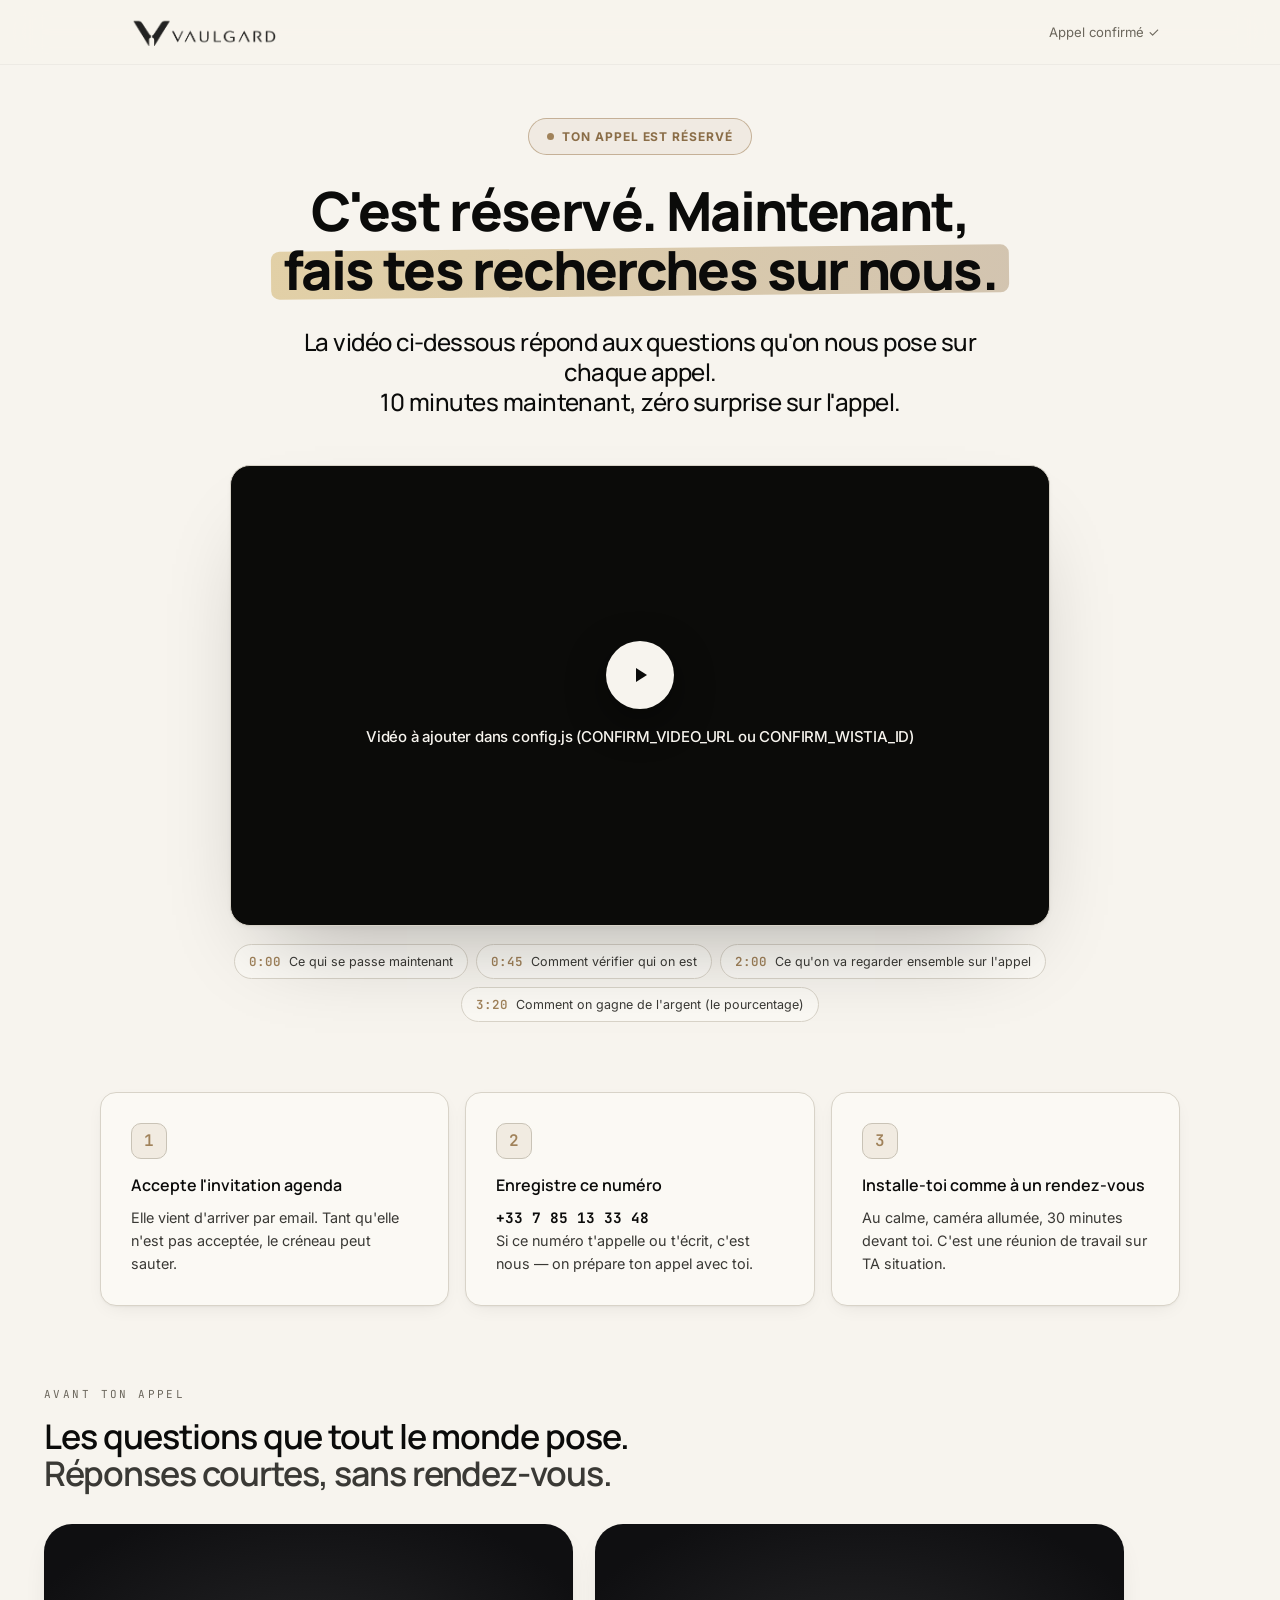
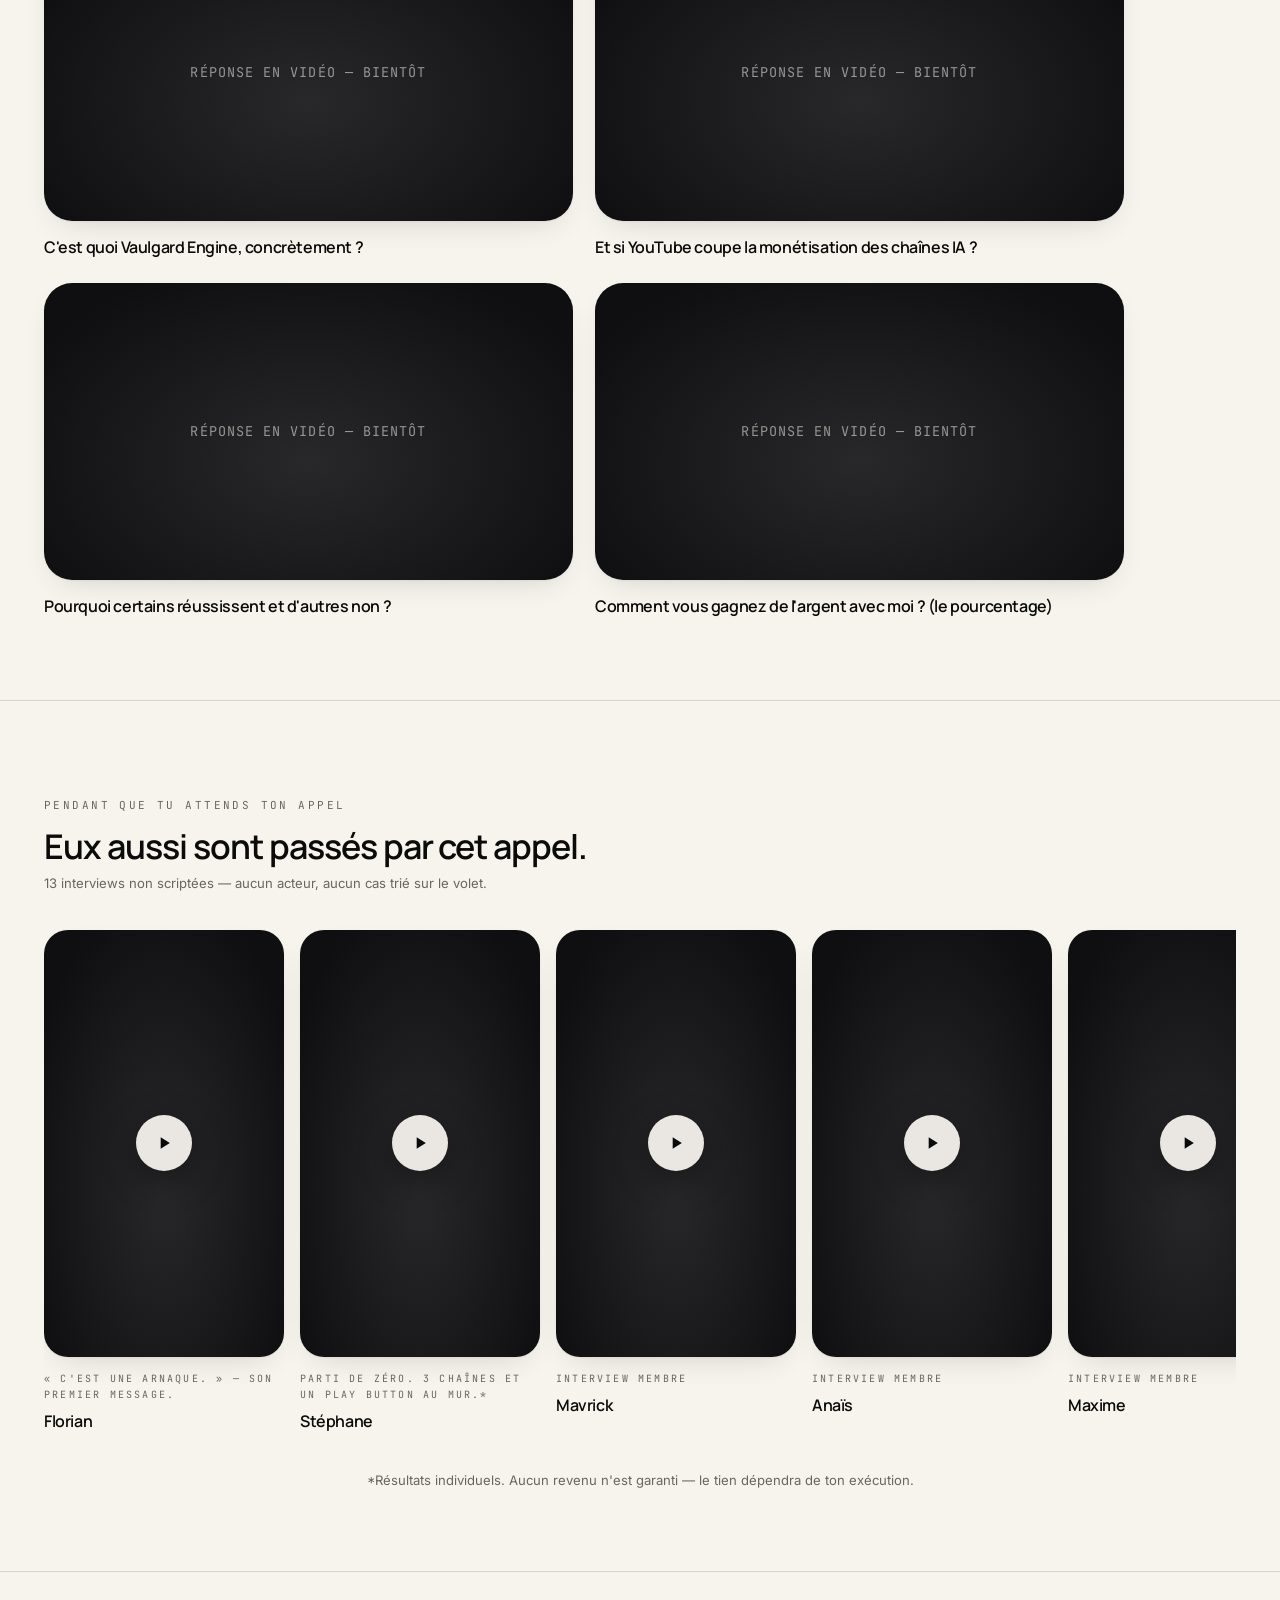
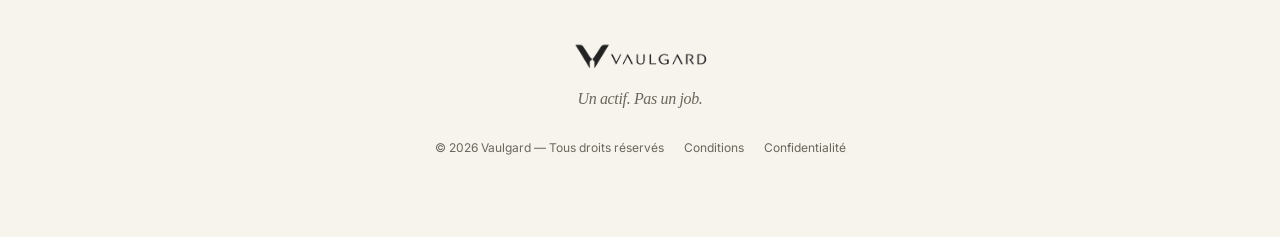
==== confirmation.html @ 6dbca879 "Funnel Vaulgard — VSL Wistia + booking iClosed Co-Authored-By: Claude Fable 5 <noreply@anthropic.com" ====
<!DOCTYPE html>
<html lang="fr">
<head>
  <meta charset="utf-8" />
  <meta name="viewport" content="width=device-width, initial-scale=1.0" />
  <title>C'est réservé — Vaulgard</title>
  <meta name="robots" content="noindex" />
  <meta name="description" content="Ton appel est réservé. Prépare-le en 10 minutes : les réponses aux questions qu'on nous pose à chaque appel." />
  <link rel="preconnect" href="https://fonts.googleapis.com" />
  <link rel="preconnect" href="https://fonts.gstatic.com" crossorigin />
  <link href="https://fonts.googleapis.com/css2?family=Manrope:wght@500;600;700;800&family=Inter:ital,wght@0,400;0,500;0,600;1,800&family=JetBrains+Mono:wght@500;600&display=swap" rel="stylesheet" />
  <link rel="stylesheet" href="style.css?v=6" />
  <script src="config.js?v=6"></script>
</head>
<body>

  <!-- ===== NAV ===== -->
  <nav class="top">
    <div class="inner">
      <a href="index.html"><img src="logo-long.png" alt="Vaulgard" /></a>
      <span class="small">Appel confirmé ✓</span>
    </div>
  </nav>

  <!-- ===== HERO + VIDÉO PRINCIPALE ===== -->
  <header class="hero" style="padding-bottom:40px">
    <div class="wrap">
      <div class="hero-badge"><span class="dot"></span> Ton appel est réservé</div>
      <h1 style="font-size:clamp(30px,4.6vw,54px)">
        C'est réservé. Maintenant,<br />
        <span class="hl">fais tes recherches sur nous.</span>
      </h1>
      <p class="sub">La vidéo ci-dessous répond aux questions qu'on nous pose sur chaque appel.<br />
      10 minutes maintenant, zéro surprise sur l'appel.</p>

      <!-- Vidéo principale : mp4 (chapitres cliquables) ou Wistia — config.js -->
      <div class="vsl" id="confirm-video" style="max-width:820px">
        <video id="cv" playsinline preload="metadata" style="display:none"></video>
        <div class="overlay" id="cv-overlay">
          <div class="play">
            <svg width="24" height="24" viewBox="0 0 24 24" fill="#0a0a0a"><path d="M8 5v14l11-7z"/></svg>
          </div>
          <p>▶ Les réponses aux questions de l'appel — 10 min</p>
        </div>
      </div>
      <div class="chapters" id="chapters"></div>
    </div>
  </header>

  <!-- ===== LES 3 CHOSES À FAIRE ===== -->
  <section class="wrap" style="padding:30px 24px 20px">
    <div class="steps-row">
      <div class="card step-card">
        <div class="step-n">1</div>
        <h3>Accepte l'invitation agenda</h3>
        <p>Elle vient d'arriver par email. Tant qu'elle n'est pas acceptée, le créneau peut sauter.</p>
      </div>
      <div class="card step-card" id="phone-card">
        <div class="step-n">2</div>
        <h3>Enregistre ce numéro</h3>
        <p><b id="team-phone" style="font-family:var(--font-mono); color:var(--ink)"></b><br />
        Si ce numéro t'appelle ou t'écrit, c'est nous — on prépare ton appel avec toi.</p>
      </div>
      <div class="card step-card">
        <div class="step-n">3</div>
        <h3>Installe-toi comme à un rendez-vous</h3>
        <p>Au calme, caméra allumée, 30 minutes devant toi. C'est une réunion de travail sur TA situation.</p>
      </div>
    </div>
  </section>

  <!-- ===== BREAKOUT VIDEOS — les questions des calls ===== -->
  <section class="wrap" id="breakouts-section" style="padding:60px 24px 20px">
    <div class="eyebrow">Avant ton appel</div>
    <h2 style="font-size:clamp(22px,3vw,34px)">Les questions que tout le monde pose.<br /><span style="color:var(--ink-soft)">Réponses courtes, sans rendez-vous.</span></h2>
    <div class="breakout-grid" id="breakouts"></div>
  </section>

  <!-- ===== MUR DE TÉMOIGNAGES (volume) ===== -->
  <section class="videos" id="temoignages" style="border-top:1px solid var(--line); margin-top:60px">
    <div class="wrap">
      <div class="eyebrow">Pendant que tu attends ton appel</div>
      <h2 style="font-size:clamp(22px,3vw,34px)">Eux aussi sont passés par cet appel.</h2>
      <p class="small" style="margin-top:8px">13 interviews non scriptées — aucun acteur, aucun cas trié sur le volet.</p>
      <div class="vrow" id="vrow"></div>
      <p class="small tcenter" style="margin-top:20px">*Résultats individuels. Aucun revenu n'est garanti — le tien dépendra de ton exécution.</p>
    </div>
  </section>

  <!-- ===== FOOTER ===== -->
  <footer>
    <div class="wrap">
      <img src="logo-long.png" alt="Vaulgard" />
      <p class="foot-tag">Un actif. Pas un job.</p>
      <div class="foot-legal">
        <span>© 2026 Vaulgard — Tous droits réservés</span>
        <a href="terms.html">Conditions</a>
        <a href="privacy.html">Confidentialité</a>
      </div>
    </div>
  </footer>

  <script>
    (function () {
      const cfg = window.VAULGARD_CONFIG || {};

      /* ===== numéro de l'équipe ===== */
      const phone = (cfg.TEAM_PHONE || "").trim();
      if (phone) document.getElementById("team-phone").textContent = phone;
      else document.getElementById("phone-card").style.display = "none";

      /* ===== vidéo principale : mp4 avec chapitres cliquables, sinon Wistia ===== */
      const box = document.getElementById("confirm-video");
      const video = document.getElementById("cv");
      const overlay = document.getElementById("cv-overlay");
      const chaptersEl = document.getElementById("chapters");
      const mp4 = (cfg.CONFIRM_VIDEO_URL || "").trim();
      const wistia = (cfg.CONFIRM_WISTIA_ID || "").trim();

      function renderChapters(clickable) {
        (cfg.CONFIRM_CHAPTERS || []).forEach(([sec, titre]) => {
          const b = document.createElement("button");
          b.className = "chapter";
          const m = Math.floor(sec / 60), s = sec % 60;
          b.innerHTML = "<b>" + m + ":" + String(s).padStart(2, "0") + "</b> " + titre;
          if (clickable) {
            b.addEventListener("click", () => {
              video.currentTime = sec;
              video.play();
              overlay.style.opacity = 0;
              overlay.style.pointerEvents = "none";
            });
          } else { b.style.cursor = "default"; }
          chaptersEl.appendChild(b);
        });
      }

      if (mp4) {
        video.style.display = "block";
        video.src = mp4;
        if (cfg.VSL_POSTER) video.poster = cfg.VSL_POSTER;
        box.addEventListener("click", () => {
          if (video.paused) { video.muted = false; video.play(); overlay.style.opacity = 0; overlay.style.pointerEvents = "none"; }
          else { video.pause(); overlay.style.opacity = 1; overlay.style.pointerEvents = "auto"; }
        });
        renderChapters(true);
      } else if (wistia) {
        box.addEventListener("click", () => {
          box.innerHTML = '<iframe src="https://fast.wistia.net/embed/iframe/' + wistia +
            '?seo=false&videoFoam=true&autoPlay=true" title="Prépare ton appel" allow="autoplay; fullscreen" allowfullscreen style="position:absolute;inset:0;width:100%;height:100%;border:0"></iframe>';
        }, { once: true });
        renderChapters(false);
      } else {
        overlay.querySelector("p").textContent = "Vidéo à ajouter dans config.js (CONFIRM_VIDEO_URL ou CONFIRM_WISTIA_ID)";
        renderChapters(false);
      }

      /* ===== breakout videos ===== */
      const grid = document.getElementById("breakouts");
      const breakouts = (cfg.BREAKOUTS || []).filter((b) => b.titre);
      if (!breakouts.length) document.getElementById("breakouts-section").style.display = "none";
      breakouts.forEach((b) => {
        const fig = document.createElement("figure");
        fig.className = "vcard-holder";
        const hasVid = (b.wistia || "").trim();
        fig.innerHTML =
          '<div class="vcard wide breakout" ' + (hasVid ? 'data-wistia="' + b.wistia + '"' : "") + "></div>" +
          '<figcaption><div class="vname" style="font-size:16px">' + b.titre + "</div></figcaption>";
        grid.appendChild(fig);
        const card = fig.querySelector(".vcard");
        if (hasVid) {
          armWistia(card, b.wistia, b.titre);
        } else {
          card.innerHTML = '<div class="soon">Réponse en vidéo — bientôt</div>';
          card.style.cursor = "default";
        }
      });

      function playIcon() {
        const d = document.createElement("div");
        d.className = "vplay";
        d.innerHTML = '<svg width="20" height="20" viewBox="0 0 24 24" fill="#0a0a0a"><path d="M8 5v14l11-7z"/></svg>';
        return d;
      }

      function armWistia(card, id, title) {
        fetch("https://fast.wistia.com/oembed?url=" + encodeURIComponent("https://home.wistia.com/medias/" + id) + "&format=json")
          .then((r) => r.json())
          .then((d) => {
            if (d && d.thumbnail_url) {
              const img = document.createElement("img");
              img.src = d.thumbnail_url; img.alt = ""; img.loading = "lazy";
              card.prepend(img);
            }
          }).catch(() => {});
        card.appendChild(playIcon());
        card.addEventListener("click", () => {
          card.innerHTML = '<iframe src="https://fast.wistia.net/embed/iframe/' + id +
            '?seo=false&videoFoam=true&autoPlay=true" title="' + title + '" allow="autoplay; fullscreen" allowfullscreen></iframe>';
        }, { once: true });
      }

      /* ===== mur de témoignages (mêmes 13 vidéos que la landing) ===== */
      const INTERVIEWS = [
        { name: "Mavrick", key: "Mavrick", id: "fa5pj73c7q" },
        { name: "Florian", key: "Florian", id: "7ib4vhbiqf" },
        { name: "Anaïs", key: "Anaïs", id: "6h39q9zx93" },
        { name: "Maxime", key: "Maxime-1", id: "0tf9fwvzmh" },
        { name: "Stéphane", key: "Stéphane", id: "1qu44s7xac" },
        { name: "Iris", key: "Iris", id: "9jli0af1yh" },
        { name: "Marcus", key: "Marcus", id: "6k0v5708gr" },
        { name: "Yumé", key: "Yumé", id: "wskmkqbqh0" },
        { name: "Théo", key: "Théo", id: "2zv9ci4svz" },
        { name: "Titouan", key: "Titouan", id: "d4lg3hbcz0" },
        { name: "Maxime", key: "Maxime-2", id: "en0ahla7b4" },
        { name: "Léo", key: "Léo", id: "mep8frhphu" },
        { name: "Mathis", key: "Mathis", id: "db6zx6vhhw" },
      ];
      const froms = cfg.INTERVIEWS_FROM || {};
      const metas = cfg.INTERVIEWS_META || {};
      const order = cfg.INTERVIEWS_ORDER || [];
      const byKey = {};
      INTERVIEWS.forEach((it) => { byKey[it.key] = it; });
      const sorted = order.map((k) => byKey[k]).filter(Boolean)
        .concat(INTERVIEWS.filter((it) => !order.includes(it.key)));
      const vrow = document.getElementById("vrow");
      sorted.forEach((it) => {
        const from = (froms[it.key] || "").trim();
        const meta = (metas[it.key] || "").trim();
        const fig = document.createElement("figure");
        fig.className = "vcard-holder vslot";
        fig.innerHTML =
          '<div class="vcard" data-wistia="' + it.id + '"></div>' +
          '<figcaption><div class="vtag">' + (from || "Interview membre") + '</div>' +
          '<div class="vname">' + it.name + (meta ? ' <span class="vmeta">· ' + meta + "</span>" : "") + "</div></figcaption>";
        vrow.appendChild(fig);
        armWistia(fig.querySelector(".vcard"), it.id, "Interview " + it.name);
      });
    })();
  </script>
</body>
</html>
---- style.css ----
/* VAULGARD — design system officiel (repo vaulgardcom)
   Warm Ivory · Obsidian Black · Deep Bronze (rare)
   "Le luxe vient du vide, pas de la décoration." */
:root {
  color-scheme: light;
  --bg: #f7f4ee;          /* Warm Ivory */
  --bg-tint: #fbf9f4;
  --bg-soft: #efebe1;
  --ink: #0b0b0a;         /* Obsidian Black */
  --ink-soft: #3a3935;
  --ink-mute: #6b665c;
  --ink-faint: #9a9488;
  --accent: #a0825a;      /* Deep Bronze — usage rare */
  --line: #d8d3c8;        /* Soft Stone */
  --line-strong: #c9c3b6;
  --ease-apple: cubic-bezier(0.42, 0, 0.58, 1);
  --ease-out: cubic-bezier(0.16, 1, 0.3, 1);
  --font-display: "Manrope", "Inter", -apple-system, system-ui, sans-serif;
  --font-sans: "Inter", -apple-system, "Helvetica Neue", system-ui, sans-serif;
  --font-mono: "JetBrains Mono", ui-monospace, monospace;

  /* alias de compatibilité */
  --surface: var(--bg-tint);
  --tint: var(--bg-tint);
  --border: var(--line);
  --text: var(--ink);
  --muted: var(--ink-soft);
  --faint: var(--ink-mute);
  --emerald: var(--accent);
  --emerald-deep: #8a6d47;
}

* { box-sizing: border-box; margin: 0; padding: 0; -webkit-tap-highlight-color: transparent; }
html { scroll-behavior: smooth; -webkit-font-smoothing: antialiased; text-rendering: optimizeLegibility; }
body {
  background: var(--bg);
  color: var(--ink);
  font-family: var(--font-sans);
  font-size: 16px;
  line-height: 1.6;
  font-feature-settings: "kern";
  overflow-x: hidden;
}
::selection { background: var(--ink); color: var(--bg); }
a { color: inherit; text-decoration: none; transition: color 0.3s var(--ease-out); }

.glow { display: none; }
.wrap { max-width: 1240px; margin: 0 auto; padding: 0 24px; }
.tcenter { text-align: center; }

/* ---------- typographie ---------- */
h1 {
  font-family: var(--font-display);
  font-weight: 800;
  font-size: clamp(34px, 5.4vw, 64px);
  letter-spacing: -0.03em;
  line-height: 1.08;
  padding-bottom: 0.05em;
  color: var(--ink);
  text-wrap: balance;
}
h2 {
  font-family: var(--font-display);
  font-weight: 600;
  font-size: clamp(26px, 3.6vw, 44px);
  letter-spacing: -0.03em;
  line-height: 1.08;
  color: var(--ink);
}
.g, .emerald { color: var(--accent); font-style: normal; }
.muted { color: var(--ink-soft); }
.small { font-size: 0.82rem; color: var(--ink-mute); }
.serif { font-family: ui-serif, Georgia, serif; font-style: italic; font-weight: 400; letter-spacing: -0.022em; color: var(--ink-soft); }
.serif b { color: var(--ink); font-weight: 500; }

.eyebrow, .section-label {
  font-family: var(--font-mono);
  font-size: 11px;
  text-transform: uppercase;
  letter-spacing: 0.22em;
  color: var(--ink-mute);
  margin-bottom: 14px;
}

/* ---------- nav ---------- */
nav.top {
  position: fixed; inset: 0 0 auto 0; z-index: 50;
  background: rgba(247, 244, 238, 0.72);
  backdrop-filter: saturate(140%) blur(20px);
  -webkit-backdrop-filter: saturate(140%) blur(20px);
  box-shadow: 0 1px 0 rgba(0, 0, 0, 0.04);
}
nav.top .inner {
  max-width: 1080px; margin: 0 auto;
  display: flex; align-items: center; justify-content: space-between;
  height: 64px; padding: 0 20px;
}
nav.top img { height: 28px; width: auto; display: block; opacity: 0.9; }
nav.top img:hover { opacity: 1; }

/* ---------- hero ---------- */
header.hero { padding: 118px 0 60px; text-align: center; background: var(--bg); }
.kicker { font-size: 14px; color: var(--ink-soft); margin-bottom: 12px; }

/* badge du hero — doré (Deep Bronze) */
.hero-badge {
  display: inline-flex; align-items: center; gap: 8px;
  padding: 8px 18px;
  border: 1px solid rgba(160, 130, 90, 0.55);
  border-radius: 999px;
  font-family: var(--font-sans);
  font-size: 12px; font-weight: 700;
  color: #8a6d47;
  text-transform: uppercase;
  letter-spacing: 0.08em;
  background: rgba(160, 130, 90, 0.08);
  margin-bottom: 26px;
}
.hero-badge .dot { width: 7px; height: 7px; border-radius: 50%; background: var(--accent); animation: pulse 1.6s infinite; }

/* surlignage marqueur — « (monétisée en 90 jours) » */
h1 .hl {
  position: relative;
  white-space: nowrap;
  isolation: isolate;
  display: inline-block;
  padding: 0 0.12em;
}
h1 .hl::before {
  content: "";
  position: absolute;
  inset: 14% -0.1em 4% -0.1em;
  background: linear-gradient(100deg, rgba(212, 184, 119, 0.6), rgba(160, 130, 90, 0.42));
  border-radius: 0.16em;
  transform: rotate(-0.6deg);
  z-index: -1;
}

/* « Vaulgard Engine » — italique extra-gras, or métallique */
h1 .engine {
  font-style: italic;
  font-weight: 800;
  background: linear-gradient(100deg, #d4b877 0%, #b8932f 55%, #8a6d47 100%);
  -webkit-background-clip: text;
  background-clip: text;
  color: transparent;
  padding-right: 0.06em;
}
.sub {
  max-width: 720px; margin: 26px auto 0;
  font-family: var(--font-display);
  font-size: clamp(18px, 2vw, 24px);
  letter-spacing: -0.022em;
  line-height: 1.25;
  font-weight: 500;
  color: var(--ink);
}

/* ---------- VSL ---------- */
.vsl {
  position: relative; max-width: 880px; margin: 48px auto 0;
  aspect-ratio: 16 / 9;
  border-radius: 20px; overflow: hidden;
  border: 1px solid var(--line);
  box-shadow: 0 2px 4px rgba(0, 0, 0, 0.04), 0 44px 90px -40px rgba(0, 0, 0, 0.32);
  cursor: pointer; background: #0b0b0a;
}
.vsl video { width: 100%; height: 100%; object-fit: cover; }
.vsl .overlay {
  position: absolute; inset: 0;
  display: flex; flex-direction: column; align-items: center; justify-content: center; gap: 16px;
  background: rgba(11, 11, 10, 0.38);
  transition: opacity 0.4s var(--ease-out); color: #f7f4ee; text-align: center;
}
.vsl .play {
  width: 68px; height: 68px; border-radius: 50%;
  background: #f7f4ee;
  display: grid; place-items: center;
  box-shadow: 0 12px 40px rgba(0, 0, 0, 0.45);
  transition: transform 0.4s var(--ease-out);
}
.vsl:hover .play { transform: scale(1.06); }
.vsl .overlay p { font-weight: 500; font-size: 15px; letter-spacing: -0.012em; }

/* ---------- pont ---------- */
.bridge { text-align: center; padding: 64px 0 0; }
.bridge p {
  font-family: var(--font-display); font-weight: 600;
  font-size: clamp(18px, 2.2vw, 26px); letter-spacing: -0.022em;
  color: var(--ink); max-width: 30ch; margin: 0 auto; line-height: 1.25;
}
.arrow-down { font-size: 30px; color: var(--ink-mute); line-height: 1; margin-top: 22px; animation: bob 1.6s ease-in-out infinite; display: inline-block; }
@keyframes bob { 0%, 100% { transform: translateY(0); } 50% { transform: translateY(8px); } }

/* ---------- boutons ---------- */
.btn {
  display: inline-flex; align-items: center; justify-content: center; gap: 8px;
  padding: 14px 26px;
  border-radius: 8px; border: none;
  background: var(--ink); color: #ffffff;
  font-family: var(--font-sans); font-size: 14.5px; font-weight: 500;
  letter-spacing: -0.012em;
  cursor: pointer; text-decoration: none;
  transition: background-color 0.4s var(--ease-out), transform 0.4s var(--ease-out), box-shadow 0.4s var(--ease-out);
  box-shadow: 0 1px 2px rgba(11, 11, 10, 0.16), 0 16px 40px -16px rgba(11, 11, 10, 0.42);
}
.btn:hover { background: #000; transform: translateY(-1px); box-shadow: 0 1px 2px rgba(0,0,0,0.06), 0 18px 40px -16px rgba(11,11,10,0.30); }
.btn:disabled { opacity: 0.55; cursor: default; }
.btn.ghost { background: transparent; color: var(--ink); box-shadow: none; border: 1px solid var(--line-strong); }
.btn.ghost:hover { background: rgba(11, 11, 10, 0.04); }
.cta-note { margin-top: 14px; font-size: 0.83rem; color: var(--ink-mute); }

/* ---------- cartes ---------- */
.card {
  background: var(--bg-tint);
  border: 1px solid var(--line);
  border-radius: 16px;
  padding: 30px;
  box-shadow: 0 1px 2px rgba(0, 0, 0, 0.04), 0 6px 20px -8px rgba(0, 0, 0, 0.1);
}
.card h3 { font-family: var(--font-display); font-size: 1.1rem; font-weight: 600; margin-bottom: 8px; color: var(--ink); }
.card p { color: var(--ink-soft); font-size: 0.95rem; }

/* ---------- réservation ---------- */
.booking-shell { max-width: 960px; margin: 0 auto; padding: 36px 24px 90px; }

@keyframes pulse { 50% { opacity: 0.3; } }

#booking-embed { width: 100%; max-width: 900px; margin: 30px auto 0; }

/* ---------- témoignages vidéo (Wistia) ---------- */
.videos { padding: 96px 0 80px; border-top: 1px solid var(--line); }
.vwide-holder { max-width: 880px; margin: 44px 0 0; }
.vrow {
  display: flex; gap: 16px; overflow-x: auto;
  padding: 36px 4px 16px;
  scroll-snap-type: x mandatory; -webkit-overflow-scrolling: touch;
}
.vrow::-webkit-scrollbar { height: 8px; }
.vrow::-webkit-scrollbar-thumb { background: var(--line-strong); border-radius: 8px; }
.vslot { flex: 0 0 240px; scroll-snap-align: start; }
.vcard {
  position: relative; width: 100%;
  aspect-ratio: 9 / 16;
  border-radius: 24px; overflow: hidden;
  background: radial-gradient(ellipse 60% 70% at 50% 60%, #28282a, #0f0f11);
  box-shadow: 0 1px 2px rgba(0, 0, 0, 0.04), 0 12px 32px -14px rgba(0, 0, 0, 0.16);
  cursor: pointer;
  transition: transform 0.5s var(--ease-out), box-shadow 0.5s var(--ease-out);
}
.vcard:hover { transform: translateY(-2px); box-shadow: 0 2px 4px rgba(0,0,0,0.04), 0 44px 90px -40px rgba(0,0,0,0.32); }
.vcard.wide { aspect-ratio: 16 / 9; border-radius: 28px; }
.vcard img { position: absolute; inset: 0; width: 100%; height: 100%; object-fit: cover; }
.vcard iframe { position: absolute; inset: 0; width: 100%; height: 100%; border: 0; }
.vplay {
  position: absolute; inset: 0; margin: auto;
  width: 56px; height: 56px; border-radius: 50%;
  background: rgba(247, 244, 238, 0.94);
  display: grid; place-items: center;
  box-shadow: 0 10px 34px rgba(0, 0, 0, 0.4);
  transition: transform 0.4s var(--ease-out);
}
.vcard:hover .vplay { transform: scale(1.07); }
.vcard-holder figcaption { margin-top: 14px; }
.vmeta { font-weight: 500; color: var(--ink-mute); font-size: 13px; }

/* carte n°14 — l'histoire du visiteur */
.vcard.cta-card {
  display: flex; flex-direction: column;
  align-items: center; justify-content: center;
  gap: 14px; padding: 24px; text-align: center;
  background: var(--bg-tint);
  border: 1px dashed var(--line-strong);
  box-shadow: none;
}
.cta-card .n14 {
  font-family: var(--font-mono); font-size: 11px;
  letter-spacing: 0.22em; text-transform: uppercase;
  color: var(--accent);
}
.cta-card .cta-line {
  font-family: var(--font-display); font-weight: 700;
  font-size: 22px; letter-spacing: -0.025em; line-height: 1.15;
  color: var(--ink);
}
.cta-card .cta-sub { font-size: 13px; color: var(--ink-mute); max-width: 180px; }
.cta-card .btn { padding: 11px 18px; font-size: 13px; margin-top: 4px; }
.vtag {
  font-family: var(--font-mono);
  font-size: 10px; text-transform: uppercase; letter-spacing: 0.22em;
  color: var(--ink-mute);
}
.vname {
  margin-top: 6px;
  font-family: var(--font-display); font-weight: 600;
  font-size: 16px; letter-spacing: -0.025em; color: var(--ink);
}

/* ---------- page de confirmation ---------- */
.chapters {
  display: flex; flex-wrap: wrap; gap: 8px; justify-content: center;
  max-width: 820px; margin: 18px auto 0;
}
.chapter {
  border: 1px solid var(--line); border-radius: 999px;
  background: var(--bg-tint); color: var(--ink-soft);
  padding: 8px 14px; font-family: var(--font-sans); font-size: 12.5px;
  cursor: pointer; transition: border-color 0.25s, background 0.25s;
}
.chapter b { font-family: var(--font-mono); color: var(--accent); font-weight: 600; margin-right: 4px; }
.chapter:hover { border-color: var(--ink); background: #fff; }

.steps-row { display: grid; grid-template-columns: repeat(3, 1fr); gap: 16px; max-width: 1080px; margin: 0 auto; }
@media (max-width: 820px) { .steps-row { grid-template-columns: 1fr; } }
.step-card { text-align: left; }
.step-n {
  width: 36px; height: 36px; border-radius: 10px;
  background: rgba(160, 130, 90, 0.12); border: 1px solid var(--line-strong);
  color: var(--accent); display: grid; place-items: center;
  font-family: var(--font-mono); font-weight: 600; margin-bottom: 14px;
}
.step-card h3 { font-size: 1rem; }
.step-card p { font-size: 0.9rem; }

.breakout-grid { display: grid; grid-template-columns: repeat(2, 1fr); gap: 22px; margin-top: 32px; max-width: 1080px; }
@media (max-width: 820px) { .breakout-grid { grid-template-columns: 1fr; } }
.vcard.breakout .soon {
  position: absolute; inset: 0; display: grid; place-items: center;
  color: rgba(247, 244, 238, 0.55); font-size: 13.5px; font-family: var(--font-mono);
  letter-spacing: 0.08em; text-transform: uppercase;
}

/* ---------- footer ---------- */
footer { padding: 70px 0 80px; text-align: center; border-top: 1px solid var(--line); display: block; }
footer img { height: 26px; width: auto; margin: 0 auto; display: block; opacity: 0.9; }
.foot-tag { font-family: ui-serif, Georgia, serif; font-style: italic; color: var(--ink-mute); margin-top: 18px; font-size: 16px; letter-spacing: -0.022em; }
.foot-legal { margin-top: 26px; font-size: 12px; color: var(--ink-mute); display: flex; gap: 20px; justify-content: center; flex-wrap: wrap; }
.foot-legal a:hover { color: var(--ink); }

/* reveal */
.reveal { transition: opacity 1.1s var(--ease-out), transform 1.1s var(--ease-out); }
.reveal.in { opacity: 1; transform: none; }

/* ---------- pages légales ---------- */
.legal { max-width: 760px; margin: 0 auto; padding: 110px 24px 70px; }
.legal h1 { font-size: clamp(28px, 4vw, 40px); margin-bottom: 8px; }
.legal h2 { font-size: clamp(18px, 2.4vw, 23px); margin: 34px 0 10px; }
.legal p, .legal li { color: var(--ink-soft); font-size: 0.95rem; margin-bottom: 10px; }
.legal ul { padding-left: 22px; }
.legal .conditions li { color: var(--ink); font-weight: 600; margin-bottom: 8px; }

@media (max-width: 560px) { .vslot { flex-basis: 200px; } }
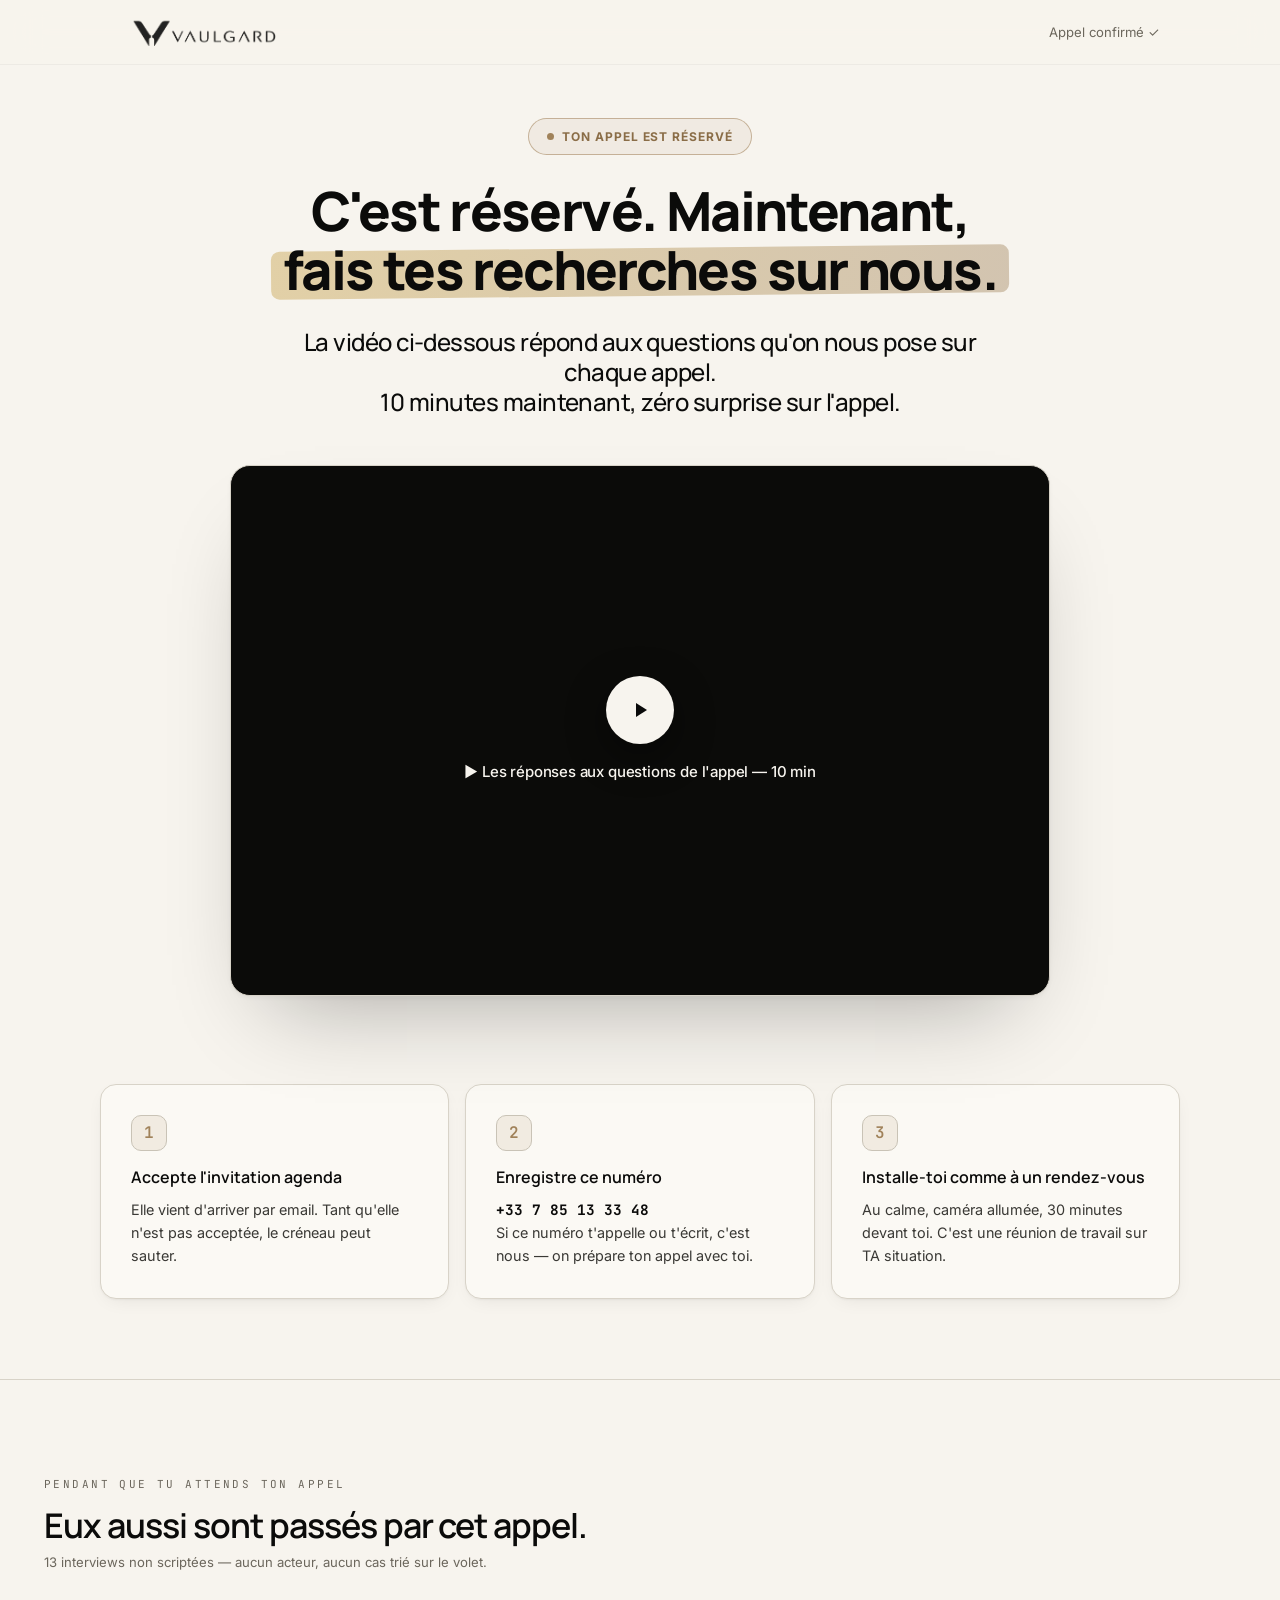
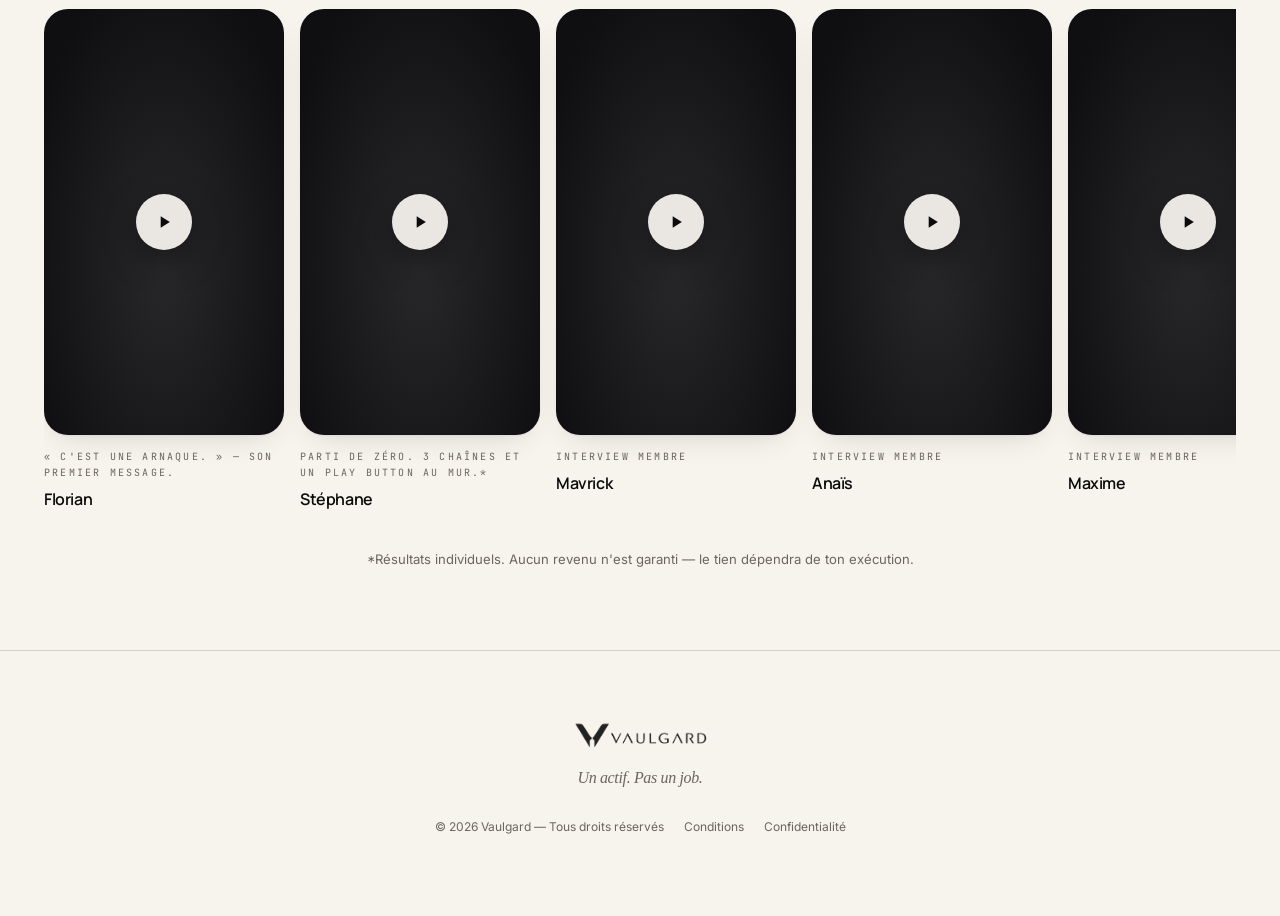
==== commit 4f7540cf: "Thank you page : vidéo Wistia principale + breakouts masqués Co-Authored-By: Claude Fable 5 <noreply" ====
--- a/confirmation.html
+++ b/confirmation.html
@@ -10,7 +10,7 @@
   <link rel="preconnect" href="https://fonts.gstatic.com" crossorigin />
   <link href="https://fonts.googleapis.com/css2?family=Manrope:wght@500;600;700;800&family=Inter:ital,wght@0,400;0,500;0,600;1,800&family=JetBrains+Mono:wght@500;600&display=swap" rel="stylesheet" />
   <link rel="stylesheet" href="style.css?v=6" />
-  <script src="config.js?v=6"></script>
+  <script src="config.js?v=7"></script>
 </head>
 <body>
 
@@ -145,6 +145,18 @@
         });
         renderChapters(true);
       } else if (wistia) {
+        if (cfg.CONFIRM_ASPECT) box.style.aspectRatio = String(cfg.CONFIRM_ASPECT);
+        // miniature Wistia derrière l'overlay avant le clic
+        fetch("https://fast.wistia.com/oembed?url=" + encodeURIComponent("https://home.wistia.com/medias/" + wistia) + "&format=json")
+          .then((r) => r.json())
+          .then((d) => {
+            if (d && d.thumbnail_url && !box.querySelector("iframe")) {
+              const img = document.createElement("img");
+              img.src = d.thumbnail_url; img.alt = "";
+              img.style.cssText = "position:absolute;inset:0;width:100%;height:100%;object-fit:cover";
+              box.prepend(img);
+            }
+          }).catch(() => {});
         box.addEventListener("click", () => {
           box.innerHTML = '<iframe src="https://fast.wistia.net/embed/iframe/' + wistia +
             '?seo=false&videoFoam=true&autoPlay=true" title="Prépare ton appel" allow="autoplay; fullscreen" allowfullscreen style="position:absolute;inset:0;width:100%;height:100%;border:0"></iframe>';
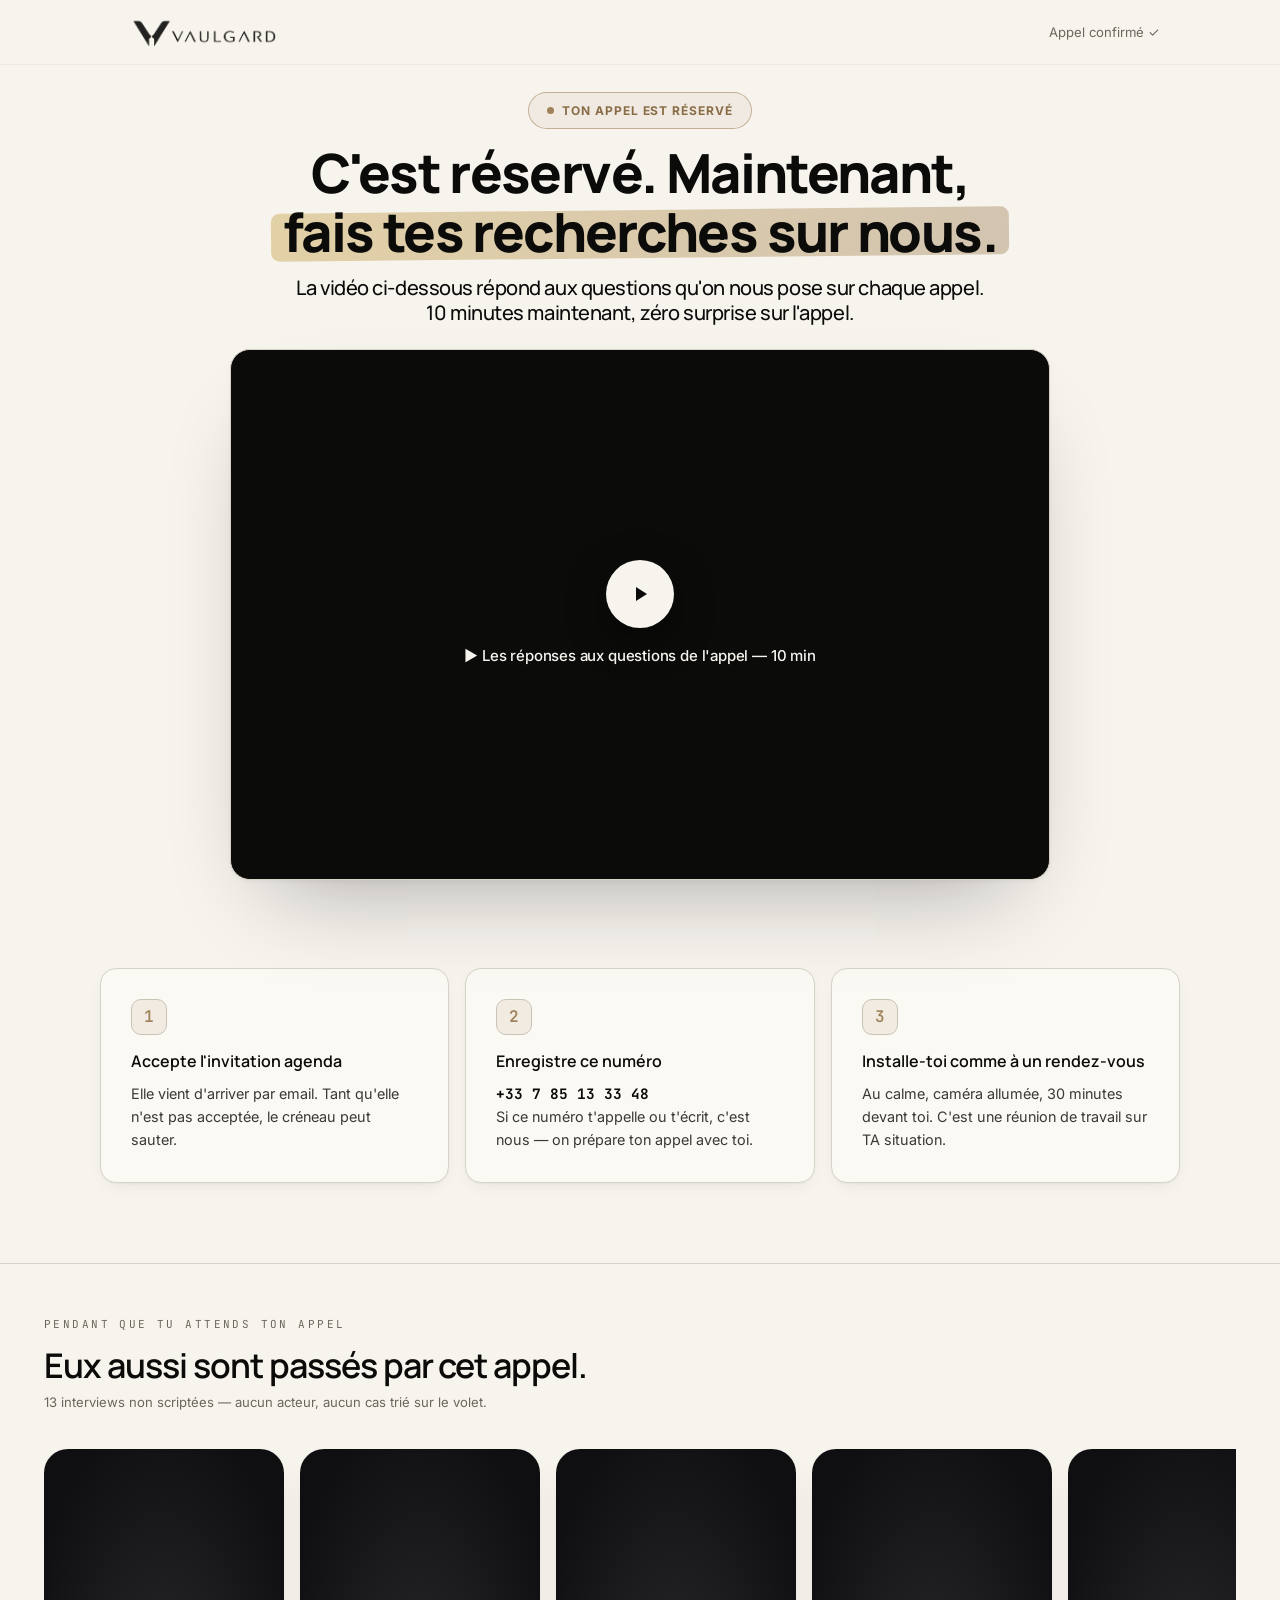
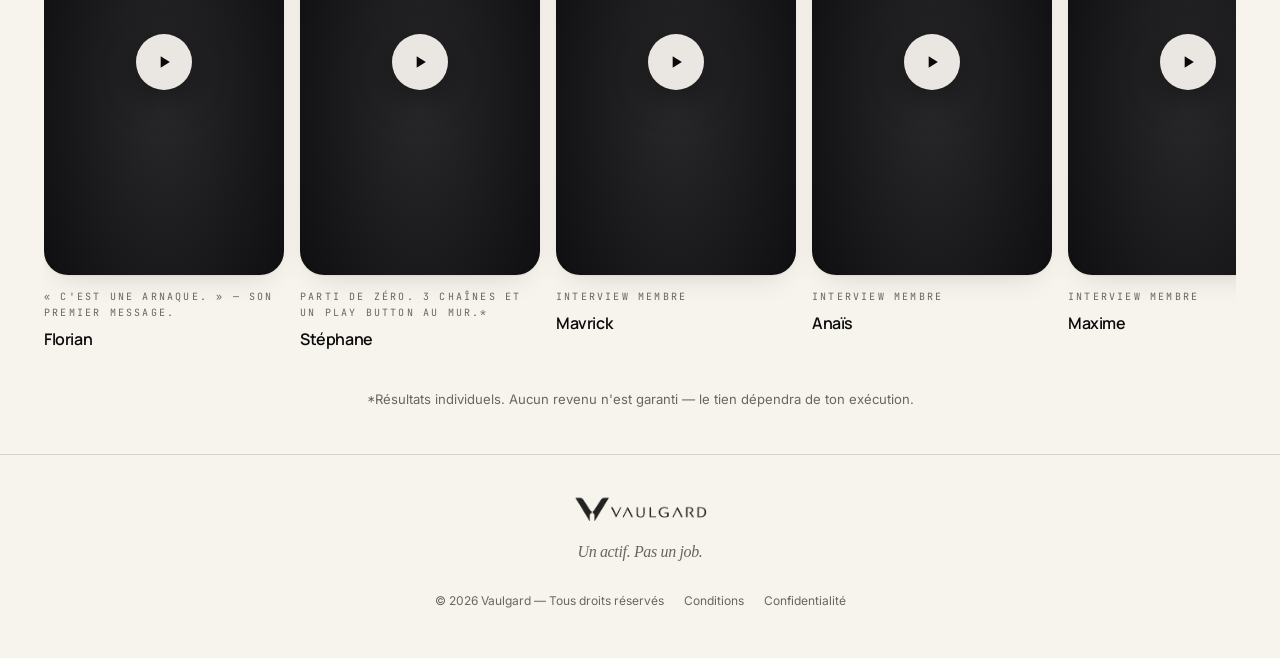
==== commit 7f40186c: "Landing compacte : VSL + booking sans scroll, fixes mobile Co-Authored-By: Claude Fable 5 <noreply@a" ====
--- a/confirmation.html
+++ b/confirmation.html
@@ -9,7 +9,7 @@
   <link rel="preconnect" href="https://fonts.googleapis.com" />
   <link rel="preconnect" href="https://fonts.gstatic.com" crossorigin />
   <link href="https://fonts.googleapis.com/css2?family=Manrope:wght@500;600;700;800&family=Inter:ital,wght@0,400;0,500;0,600;1,800&family=JetBrains+Mono:wght@500;600&display=swap" rel="stylesheet" />
-  <link rel="stylesheet" href="style.css?v=6" />
+  <link rel="stylesheet" href="style.css?v=7" />
   <script src="config.js?v=7"></script>
 </head>
 <body>
--- a/style.css
+++ b/style.css
@@ -52,7 +52,7 @@
 h1 {
   font-family: var(--font-display);
   font-weight: 800;
-  font-size: clamp(34px, 5.4vw, 64px);
+  font-size: clamp(28px, 4.2vw, 48px);
   letter-spacing: -0.03em;
   line-height: 1.08;
   padding-bottom: 0.05em;
@@ -99,7 +99,7 @@
 nav.top img:hover { opacity: 1; }
 
 /* ---------- hero ---------- */
-header.hero { padding: 118px 0 60px; text-align: center; background: var(--bg); }
+header.hero { padding: 92px 0 34px; text-align: center; background: var(--bg); }
 .kicker { font-size: 14px; color: var(--ink-soft); margin-bottom: 12px; }
 
 /* badge du hero — doré (Deep Bronze) */
@@ -114,7 +114,7 @@
   text-transform: uppercase;
   letter-spacing: 0.08em;
   background: rgba(160, 130, 90, 0.08);
-  margin-bottom: 26px;
+  margin-bottom: 14px;
 }
 .hero-badge .dot { width: 7px; height: 7px; border-radius: 50%; background: var(--accent); animation: pulse 1.6s infinite; }
 
@@ -147,9 +147,9 @@
   padding-right: 0.06em;
 }
 .sub {
-  max-width: 720px; margin: 26px auto 0;
+  max-width: 720px; margin: 12px auto 0;
   font-family: var(--font-display);
-  font-size: clamp(18px, 2vw, 24px);
+  font-size: clamp(16px, 1.8vw, 20px);
   letter-spacing: -0.022em;
   line-height: 1.25;
   font-weight: 500;
@@ -158,7 +158,7 @@
 
 /* ---------- VSL ---------- */
 .vsl {
-  position: relative; max-width: 880px; margin: 48px auto 0;
+  position: relative; max-width: 760px; margin: 24px auto 0;
   aspect-ratio: 16 / 9;
   border-radius: 20px; overflow: hidden;
   border: 1px solid var(--line);
@@ -222,14 +222,14 @@
 .card p { color: var(--ink-soft); font-size: 0.95rem; }
 
 /* ---------- réservation ---------- */
-.booking-shell { max-width: 960px; margin: 0 auto; padding: 36px 24px 90px; }
+.booking-shell { max-width: 960px; margin: 0 auto; padding: 20px 24px 56px; text-align: center; }
 
 @keyframes pulse { 50% { opacity: 0.3; } }
 
-#booking-embed { width: 100%; max-width: 900px; margin: 30px auto 0; }
+#booking-embed { width: 100%; max-width: 900px; margin: 14px auto 0; }
 
 /* ---------- témoignages vidéo (Wistia) ---------- */
-.videos { padding: 96px 0 80px; border-top: 1px solid var(--line); }
+.videos { padding: 52px 0 44px; border-top: 1px solid var(--line); }
 .vwide-holder { max-width: 880px; margin: 44px 0 0; }
 .vrow {
   display: flex; gap: 16px; overflow-x: auto;
@@ -331,7 +331,7 @@
 }
 
 /* ---------- footer ---------- */
-footer { padding: 70px 0 80px; text-align: center; border-top: 1px solid var(--line); display: block; }
+footer { padding: 40px 0 48px; text-align: center; border-top: 1px solid var(--line); display: block; }
 footer img { height: 26px; width: auto; margin: 0 auto; display: block; opacity: 0.9; }
 .foot-tag { font-family: ui-serif, Georgia, serif; font-style: italic; color: var(--ink-mute); margin-top: 18px; font-size: 16px; letter-spacing: -0.022em; }
 .foot-legal { margin-top: 26px; font-size: 12px; color: var(--ink-mute); display: flex; gap: 20px; justify-content: center; flex-wrap: wrap; }
@@ -350,3 +350,14 @@
 .legal .conditions li { color: var(--ink); font-weight: 600; margin-bottom: 8px; }
 
 @media (max-width: 560px) { .vslot { flex-basis: 200px; } }
+
+/* ---------- version compacte : tout tient sans scroller ---------- */
+.booking-title { font-family: var(--font-display); font-weight: 700; font-size: clamp(20px, 2.6vw, 28px); letter-spacing: -0.02em; }
+@media (max-width: 640px) {
+  header.hero { padding: 76px 0 20px; }
+  .hero-badge { margin-bottom: 10px; font-size: 10px; padding: 6px 13px; }
+  h1 { font-size: 25px; }
+  .sub br { display: none; }
+  nav.top .btn { white-space: nowrap; padding: 8px 13px !important; font-size: 12px !important; }
+  .booking-title { font-size: 19px; }
+}
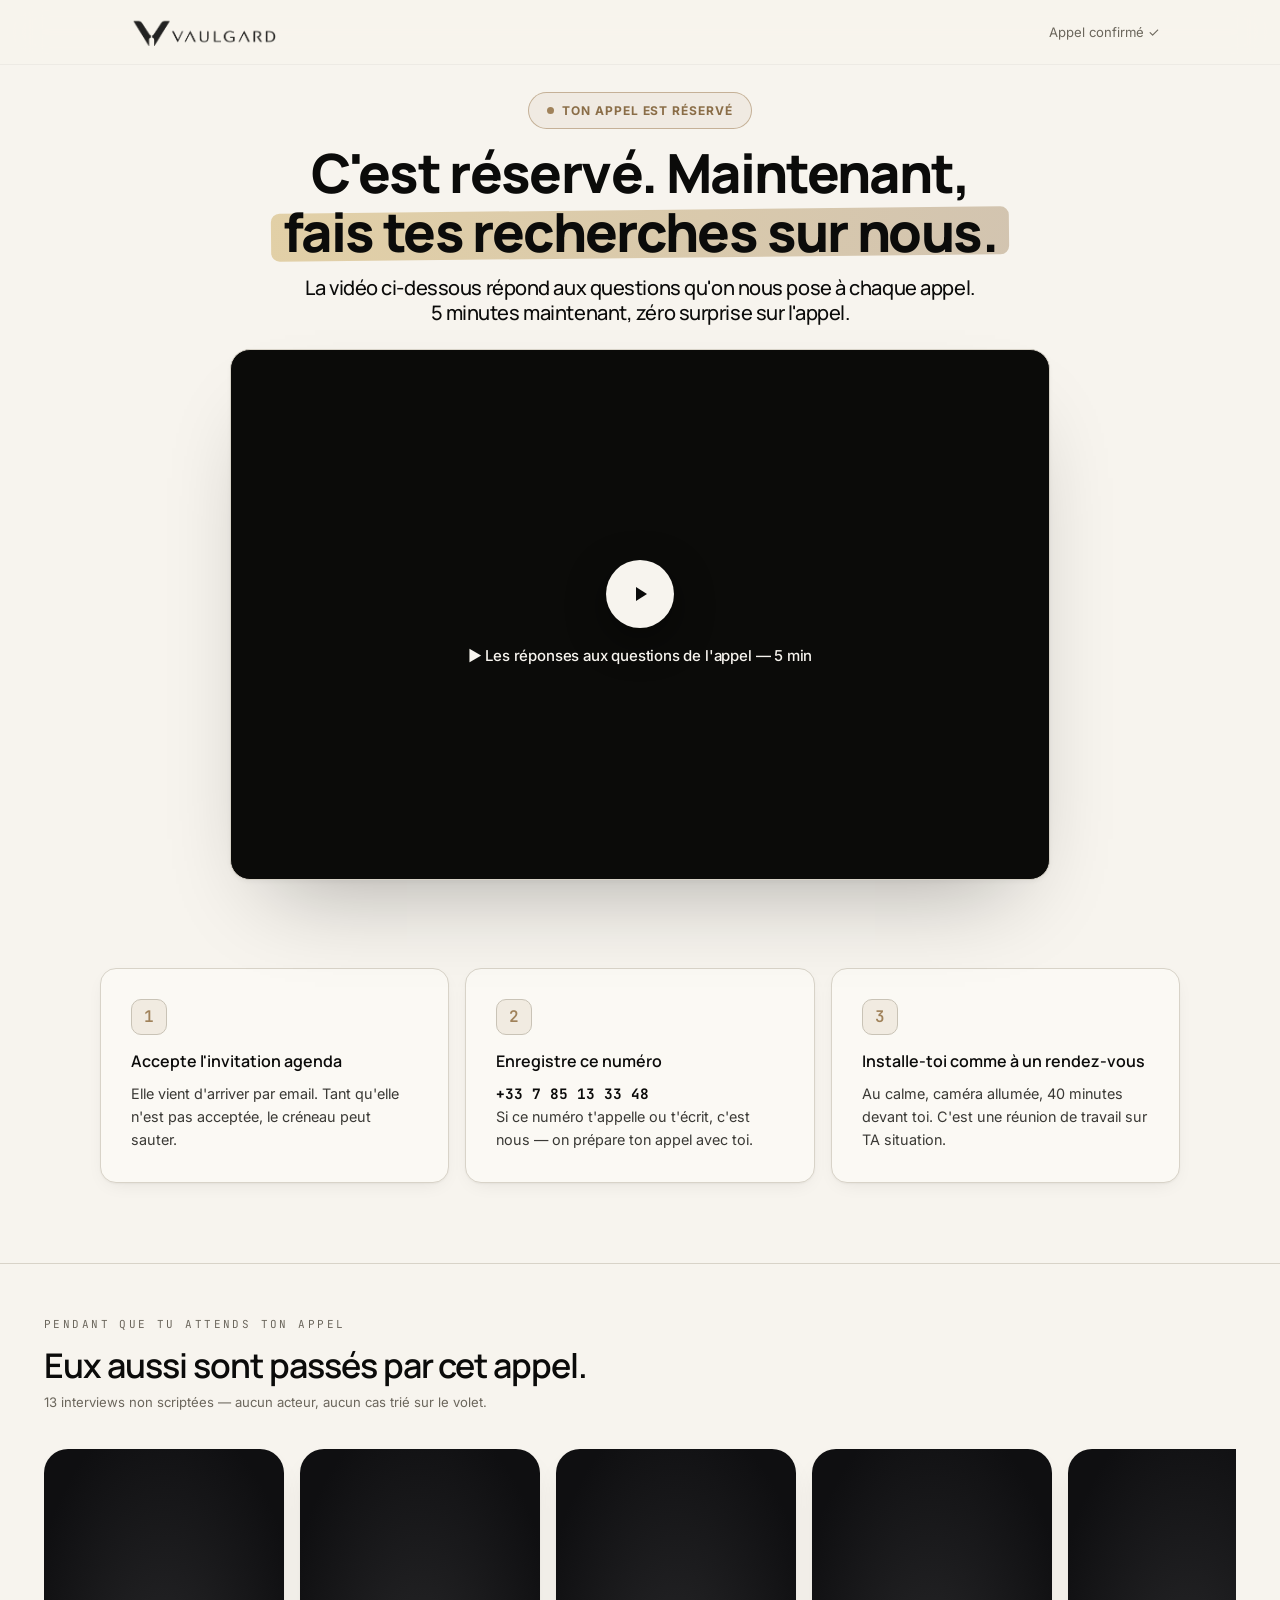
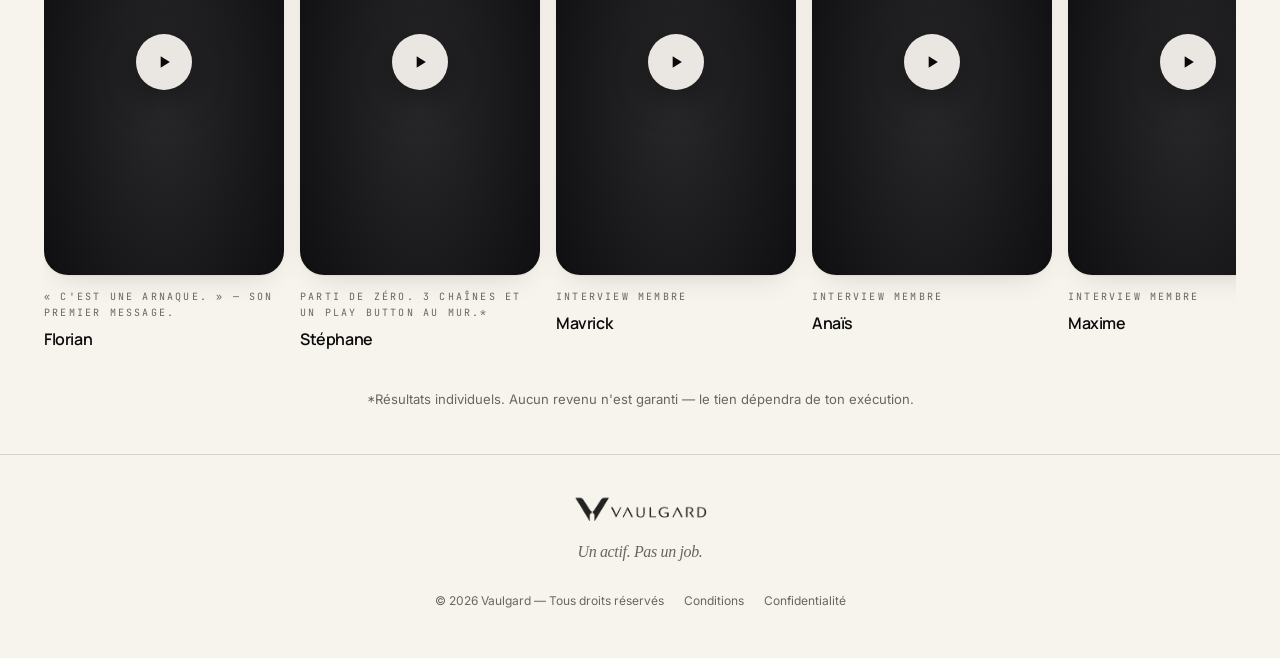
==== commit da3f81b7: "Corrige les durées : vidéo FAQ 5 min, appel 40 min Co-Authored-By: Claude Fable 5 <noreply@anthropic" ====
--- a/confirmation.html
+++ b/confirmation.html
@@ -5,7 +5,7 @@
   <meta name="viewport" content="width=device-width, initial-scale=1.0" />
   <title>C'est réservé — Vaulgard</title>
   <meta name="robots" content="noindex" />
-  <meta name="description" content="Ton appel est réservé. Prépare-le en 10 minutes : les réponses aux questions qu'on nous pose à chaque appel." />
+  <meta name="description" content="Ton appel est réservé. Prépare-le en 5 minutes : les réponses aux questions qu'on nous pose à chaque appel." />
   <link rel="preconnect" href="https://fonts.googleapis.com" />
   <link rel="preconnect" href="https://fonts.gstatic.com" crossorigin />
   <link href="https://fonts.googleapis.com/css2?family=Manrope:wght@500;600;700;800&family=Inter:ital,wght@0,400;0,500;0,600;1,800&family=JetBrains+Mono:wght@500;600&display=swap" rel="stylesheet" />
@@ -30,8 +30,8 @@
         C'est réservé. Maintenant,<br />
         <span class="hl">fais tes recherches sur nous.</span>
       </h1>
-      <p class="sub">La vidéo ci-dessous répond aux questions qu'on nous pose sur chaque appel.<br />
-      10 minutes maintenant, zéro surprise sur l'appel.</p>
+      <p class="sub">La vidéo ci-dessous répond aux questions qu'on nous pose à chaque appel.<br />
+      5 minutes maintenant, zéro surprise sur l'appel.</p>
 
       <!-- Vidéo principale : mp4 (chapitres cliquables) ou Wistia — config.js -->
       <div class="vsl" id="confirm-video" style="max-width:820px">
@@ -40,7 +40,7 @@
           <div class="play">
             <svg width="24" height="24" viewBox="0 0 24 24" fill="#0a0a0a"><path d="M8 5v14l11-7z"/></svg>
           </div>
-          <p>▶ Les réponses aux questions de l'appel — 10 min</p>
+          <p>▶ Les réponses aux questions de l'appel — 5 min</p>
         </div>
       </div>
       <div class="chapters" id="chapters"></div>
@@ -64,7 +64,7 @@
       <div class="card step-card">
         <div class="step-n">3</div>
         <h3>Installe-toi comme à un rendez-vous</h3>
-        <p>Au calme, caméra allumée, 30 minutes devant toi. C'est une réunion de travail sur TA situation.</p>
+        <p>Au calme, caméra allumée, 40 minutes devant toi. C'est une réunion de travail sur TA situation.</p>
       </div>
     </div>
   </section>
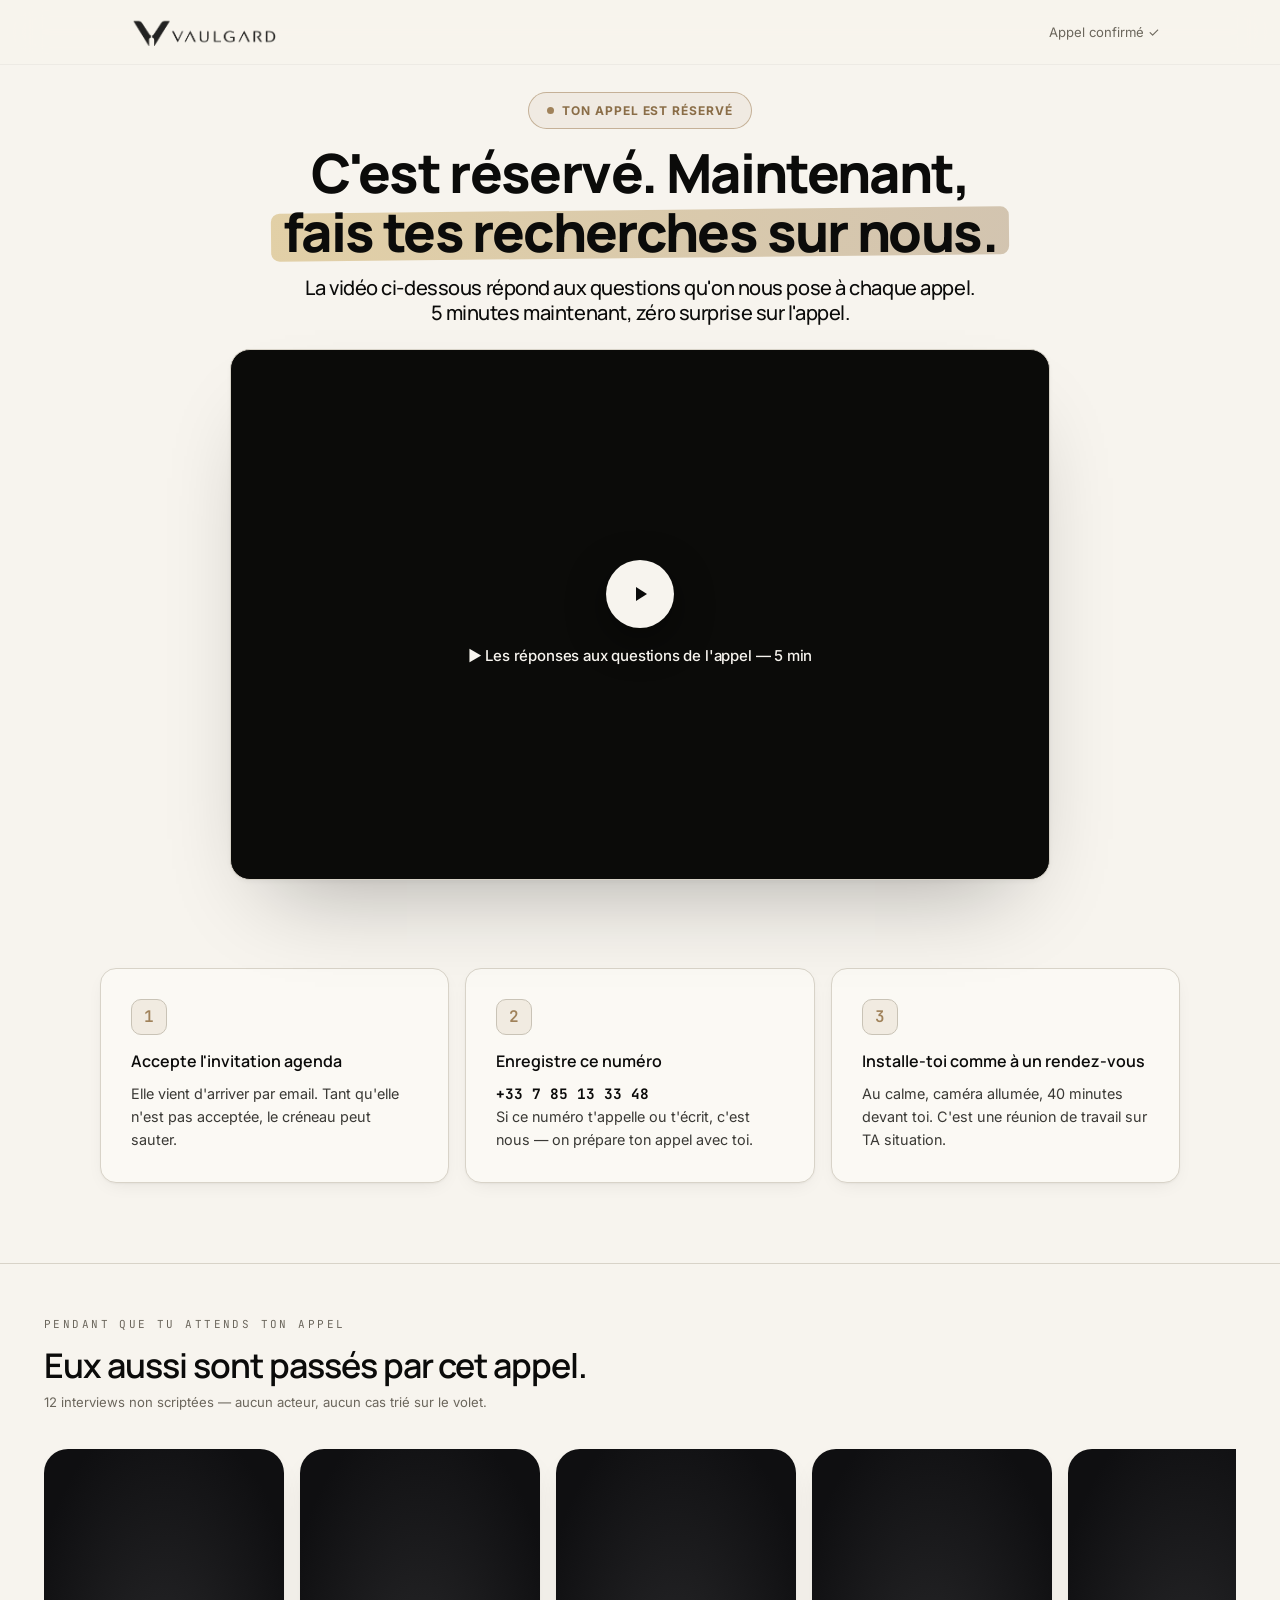
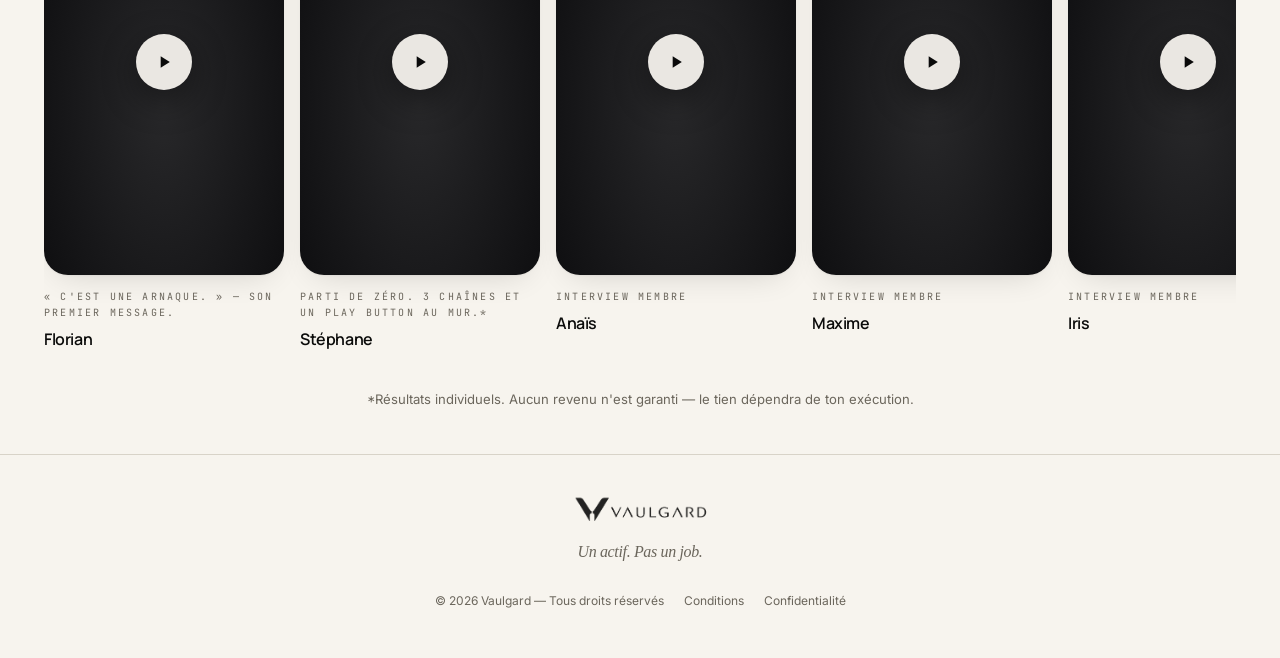
==== commit de4ff40f: "Retire Mavrick, compteurs 12 interviews / carte n°13 Co-Authored-By: Claude Fable 5 <noreply@anthrop" ====
--- a/confirmation.html
+++ b/confirmation.html
@@ -81,7 +81,7 @@
     <div class="wrap">
       <div class="eyebrow">Pendant que tu attends ton appel</div>
       <h2 style="font-size:clamp(22px,3vw,34px)">Eux aussi sont passés par cet appel.</h2>
-      <p class="small" style="margin-top:8px">13 interviews non scriptées — aucun acteur, aucun cas trié sur le volet.</p>
+      <p class="small" style="margin-top:8px">12 interviews non scriptées — aucun acteur, aucun cas trié sur le volet.</p>
       <div class="vrow" id="vrow"></div>
       <p class="small tcenter" style="margin-top:20px">*Résultats individuels. Aucun revenu n'est garanti — le tien dépendra de ton exécution.</p>
     </div>
@@ -214,7 +214,6 @@
 
       /* ===== mur de témoignages (mêmes 13 vidéos que la landing) ===== */
       const INTERVIEWS = [
-        { name: "Mavrick", key: "Mavrick", id: "fa5pj73c7q" },
         { name: "Florian", key: "Florian", id: "7ib4vhbiqf" },
         { name: "Anaïs", key: "Anaïs", id: "6h39q9zx93" },
         { name: "Maxime", key: "Maxime-1", id: "0tf9fwvzmh" },
